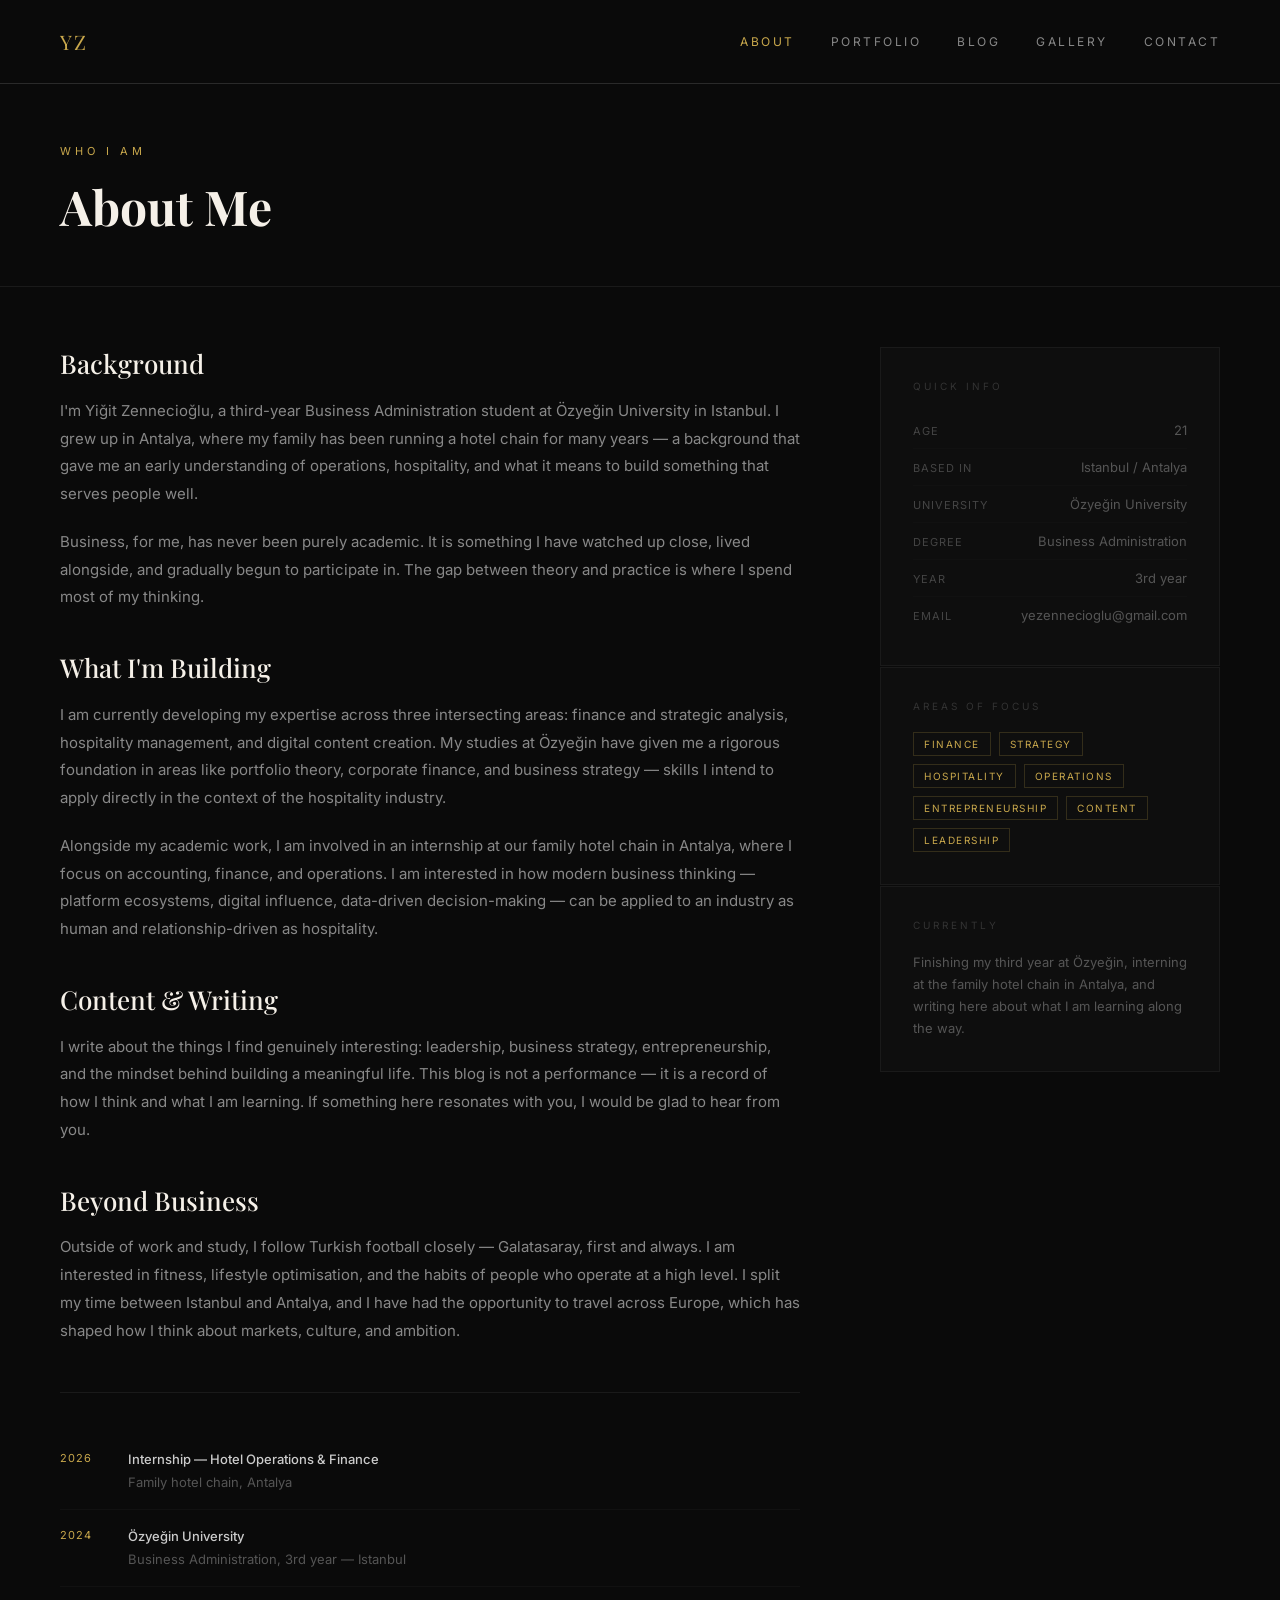
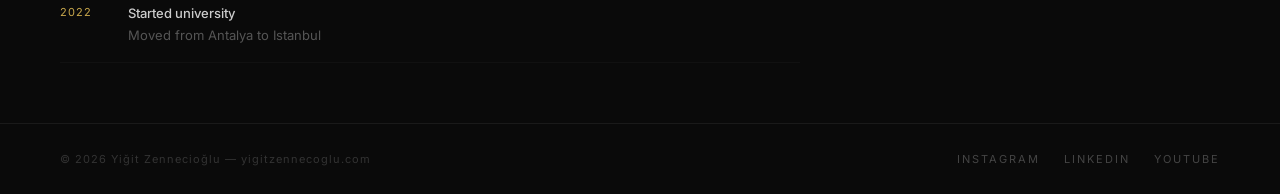
==== about.html @ 74cee43b "Add files via upload" ====
<!DOCTYPE html>
<html lang="en">
<head>
  <meta charset="UTF-8" />
  <meta name="viewport" content="width=device-width, initial-scale=1.0" />
  <title>About — Yiğit Zennecioğlu</title>
  <link rel="stylesheet" href="style.css" />
  <style>
    .page-header { padding: 60px 60px 48px; border-bottom: 0.5px solid var(--bg-line); }
    .page-tag { font-size: 11px; letter-spacing: 4px; text-transform: uppercase; color: var(--gold); margin-bottom: 16px; }
    .page-title { font-family: var(--font-serif); font-size: 48px; font-weight: 700; color: var(--text-primary); margin: 0; }
    .about-layout { display: grid; grid-template-columns: 1fr 340px; gap: 80px; padding: 60px 60px; align-items: start; }
    .about-body h2 { font-family: var(--font-serif); font-size: 26px; color: var(--text-primary); font-weight: 500; margin: 40px 0 16px; line-height: 1.3; }
    .about-body h2:first-child { margin-top: 0; }
    .about-body p { font-size: 15px; color: var(--text-body); line-height: 1.85; margin-bottom: 20px; }
    .about-sidebar { position: sticky; top: 40px; }
    .sidebar-card { background: var(--bg-card); border: 0.5px solid var(--bg-line); padding: 32px; margin-bottom: 1px; }
    .sidebar-label { font-size: 10px; letter-spacing: 3px; text-transform: uppercase; color: var(--text-dim); margin-bottom: 20px; }
    .info-row { display: flex; justify-content: space-between; align-items: baseline; padding: 10px 0; border-bottom: 0.5px solid #111; }
    .info-row:last-child { border-bottom: none; }
    .info-key { font-size: 11px; letter-spacing: 1px; text-transform: uppercase; color: #444; }
    .info-val { font-size: 13px; color: var(--text-muted); }
    .skills-grid { display: flex; flex-wrap: wrap; gap: 8px; margin-top: 4px; }
    .skill-tag { font-size: 10px; letter-spacing: 1.5px; text-transform: uppercase; color: var(--gold); border: 0.5px solid var(--gold-dim); padding: 5px 10px; }
    .timeline { margin: 0; padding: 0; list-style: none; }
    .timeline-item { padding: 16px 0; border-bottom: 0.5px solid #111; display: flex; gap: 20px; }
    .timeline-year { font-size: 11px; letter-spacing: 1px; color: var(--gold); min-width: 48px; padding-top: 2px; }
    .timeline-desc { font-size: 13px; color: var(--text-muted); line-height: 1.6; }
    .timeline-desc strong { color: #ccc; font-weight: 500; display: block; margin-bottom: 2px; }
  </style>
</head>
<body>
  <nav class="site-nav">
    <a href="index.html" class="site-logo">YZ</a>
    <div class="nav-links">
      <a href="about.html" class="active">About</a>
      <a href="portfolio.html">Portfolio</a>
      <a href="blog.html">Blog</a>
      <a href="gallery.html">Gallery</a>
      <a href="contact.html">Contact</a>
    </div>
  </nav>

  <div class="page-header">
    <p class="page-tag">Who I am</p>
    <h1 class="page-title">About Me</h1>
  </div>

  <div class="about-layout">
    <div class="about-body">
      <!-- ✏️ DÜZENLE: Aşağıdaki metinleri kendinize göre güncelleyin -->
      <h2>Background</h2>
      <p>I'm Yiğit Zennecioğlu, a third-year Business Administration student at Özyeğin University in Istanbul. I grew up in Antalya, where my family has been running a hotel chain for many years — a background that gave me an early understanding of operations, hospitality, and what it means to build something that serves people well.</p>
      <p>Business, for me, has never been purely academic. It is something I have watched up close, lived alongside, and gradually begun to participate in. The gap between theory and practice is where I spend most of my thinking.</p>

      <h2>What I'm Building</h2>
      <p>I am currently developing my expertise across three intersecting areas: finance and strategic analysis, hospitality management, and digital content creation. My studies at Özyeğin have given me a rigorous foundation in areas like portfolio theory, corporate finance, and business strategy — skills I intend to apply directly in the context of the hospitality industry.</p>
      <p>Alongside my academic work, I am involved in an internship at our family hotel chain in Antalya, where I focus on accounting, finance, and operations. I am interested in how modern business thinking — platform ecosystems, digital influence, data-driven decision-making — can be applied to an industry as human and relationship-driven as hospitality.</p>

      <h2>Content & Writing</h2>
      <p>I write about the things I find genuinely interesting: leadership, business strategy, entrepreneurship, and the mindset behind building a meaningful life. This blog is not a performance — it is a record of how I think and what I am learning. If something here resonates with you, I would be glad to hear from you.</p>

      <h2>Beyond Business</h2>
      <p>Outside of work and study, I follow Turkish football closely — Galatasaray, first and always. I am interested in fitness, lifestyle optimisation, and the habits of people who operate at a high level. I split my time between Istanbul and Antalya, and I have had the opportunity to travel across Europe, which has shaped how I think about markets, culture, and ambition.</p>
      <!-- ✏️ DÜZENLE: Metinler burada bitiyor -->

      <div style="margin-top:48px; border-top: 0.5px solid var(--bg-line); padding-top:40px;">
        <ul class="timeline">
          <li class="timeline-item">
            <div class="timeline-year">2026</div>
            <div class="timeline-desc"><strong>Internship — Hotel Operations & Finance</strong>Family hotel chain, Antalya</div>
          </li>
          <li class="timeline-item">
            <div class="timeline-year">2024</div>
            <div class="timeline-desc"><strong>Özyeğin University</strong>Business Administration, 3rd year — Istanbul</div>
          </li>
          <li class="timeline-item">
            <div class="timeline-year">2022</div>
            <div class="timeline-desc"><strong>Started university</strong>Moved from Antalya to Istanbul</div>
          </li>
        </ul>
      </div>
    </div>

    <aside class="about-sidebar">
      <div class="sidebar-card">
        <div class="sidebar-label">Quick info</div>
        <div class="info-row"><span class="info-key">Age</span><span class="info-val">21</span></div>
        <div class="info-row"><span class="info-key">Based in</span><span class="info-val">Istanbul / Antalya</span></div>
        <div class="info-row"><span class="info-key">University</span><span class="info-val">Özyeğin University</span></div>
        <div class="info-row"><span class="info-key">Degree</span><span class="info-val">Business Administration</span></div>
        <div class="info-row"><span class="info-key">Year</span><span class="info-val">3rd year</span></div>
        <!-- ✏️ DÜZENLE: Email adresinizi yazın -->
        <div class="info-row"><span class="info-key">Email</span><span class="info-val">yezennecioglu@gmail.com</span></div>
      </div>

      <div class="sidebar-card" style="margin-top:1px;">
        <div class="sidebar-label">Areas of focus</div>
        <div class="skills-grid">
          <span class="skill-tag">Finance</span>
          <span class="skill-tag">Strategy</span>
          <span class="skill-tag">Hospitality</span>
          <span class="skill-tag">Operations</span>
          <span class="skill-tag">Entrepreneurship</span>
          <span class="skill-tag">Content</span>
          <span class="skill-tag">Leadership</span>
        </div>
      </div>

      <div class="sidebar-card" style="margin-top:1px;">
        <div class="sidebar-label">Currently</div>
        <!-- ✏️ DÜZENLE: Şu an ne yapıyorsunuz? -->
        <p style="font-size:13px; color:var(--text-muted); line-height:1.7; margin:0;">Finishing my third year at Özyeğin, interning at the family hotel chain in Antalya, and writing here about what I am learning along the way.</p>
      </div>
    </aside>
  </div>

  <footer class="site-footer">
    <div class="footer-copy">© 2026 Yiğit Zennecioğlu — yigitzennecoglu.com</div>
    <div class="footer-social">
      <!-- ✏️ DÜZENLE: Sosyal medya linklerinizi ekleyin -->
      <a href="https://instagram.com/ygtzenn" target="_blank">Instagram</a>
      <a href="https://www.linkedin.com/in/yiğit-zennecioğlu-aa84a6198/" target="_blank">LinkedIn</a>
      <a href="https://www.youtube.com/@YEZE088" target="_blank">YouTube</a>
    </div>
  </footer>
</body>
</html>
---- style.css ----
@import url('https://fonts.googleapis.com/css2?family=Playfair+Display:wght@400;500;700&family=Inter:wght@300;400;500&display=swap');

*, *::before, *::after { box-sizing: border-box; margin: 0; padding: 0; }

:root {
  --gold: #c9a84c;
  --gold-dim: #c9a84c33;
  --bg: #0a0a0a;
  --bg-card: #0e0e0e;
  --bg-line: #1a1a1a;
  --text-primary: #f5f0e8;
  --text-body: #888;
  --text-muted: #555;
  --text-dim: #333;
  --border: #2a2a2a;
  --font-serif: 'Playfair Display', serif;
  --font-sans: 'Inter', sans-serif;
}

body {
  background: var(--bg);
  color: #e8e0d0;
  font-family: var(--font-sans);
  min-height: 100vh;
  -webkit-font-smoothing: antialiased;
}

/* NAV */
nav.site-nav {
  display: flex;
  justify-content: space-between;
  align-items: center;
  padding: 28px 60px;
  border-bottom: 0.5px solid var(--border);
}
.site-logo {
  font-family: var(--font-serif);
  font-size: 20px;
  letter-spacing: 2px;
  color: var(--gold);
  text-decoration: none;
}
.nav-links { display: flex; gap: 36px; }
.nav-links a {
  font-size: 12px;
  letter-spacing: 2.5px;
  text-transform: uppercase;
  color: #888;
  text-decoration: none;
  transition: color 0.2s;
}
.nav-links a:hover,
.nav-links a.active { color: var(--gold); }

/* FOOTER */
footer.site-footer {
  border-top: 0.5px solid var(--bg-line);
  padding: 28px 60px;
  display: flex;
  justify-content: space-between;
  align-items: center;
}
.footer-copy { font-size: 11px; color: var(--text-dim); letter-spacing: 1px; }
.footer-social { display: flex; gap: 24px; }
.footer-social a {
  font-size: 11px;
  letter-spacing: 2px;
  text-transform: uppercase;
  color: #444;
  text-decoration: none;
  transition: color 0.2s;
}
.footer-social a:hover { color: var(--gold); }

/* DIVIDER */
.gold-divider {
  height: 0.5px;
  background: linear-gradient(90deg, transparent, var(--gold-dim), transparent);
  margin: 0 60px;
}

/* SECTION LABEL */
.section-label {
  font-size: 11px;
  letter-spacing: 4px;
  text-transform: uppercase;
  color: var(--gold);
  display: flex;
  align-items: center;
  gap: 16px;
}
.section-label::after {
  content: '';
  flex: 1;
  height: 0.5px;
  background: var(--bg-line);
}

/* TAG PILL */
.tag-pill {
  font-size: 10px;
  letter-spacing: 2px;
  text-transform: uppercase;
  color: var(--gold);
  border: 0.5px solid var(--gold-dim);
  padding: 5px 12px;
  display: inline-block;
}

/* BREADCRUMB */
.breadcrumb {
  padding: 20px 60px;
  font-size: 11px;
  letter-spacing: 1.5px;
  color: var(--text-dim);
  text-transform: uppercase;
}
.breadcrumb a { color: var(--text-dim); text-decoration: none; }
.breadcrumb span { color: var(--gold); }

/* ARTICLE BODY */
.article-body {
  padding: 48px 60px;
  max-width: 780px;
}
.article-body h2 {
  font-family: var(--font-serif);
  font-size: 26px;
  color: var(--text-primary);
  font-weight: 500;
  margin: 40px 0 16px;
  line-height: 1.3;
}
.article-body p {
  font-size: 15px;
  color: var(--text-body);
  line-height: 1.85;
  margin-bottom: 20px;
}
.article-body ul {
  padding-left: 0;
  margin: 16px 0 24px;
  list-style: none;
}
.article-body ul li {
  font-size: 14px;
  color: var(--text-muted);
  line-height: 1.7;
  padding: 6px 0 6px 20px;
  position: relative;
  border-bottom: 0.5px solid #111;
}
.article-body ul li::before {
  content: '—';
  position: absolute;
  left: 0;
  color: var(--gold-dim);
}

/* PULLQUOTE */
.pullquote {
  border-left: 2px solid var(--gold);
  padding: 20px 24px;
  margin: 32px 0;
}
.pullquote p {
  font-family: var(--font-serif);
  font-size: 20px;
  color: var(--gold);
  font-style: italic;
  line-height: 1.5;
  margin: 0;
}

/* STAT ROW */
.stat-row {
  display: grid;
  grid-template-columns: 1fr 1fr;
  gap: 1px;
  background: var(--bg-line);
  margin: 32px 0;
}
.stat-box { background: var(--bg-card); padding: 24px; }
.stat-num {
  font-family: var(--font-serif);
  font-size: 32px;
  color: var(--gold);
  font-weight: 700;
}
.stat-lbl {
  font-size: 11px;
  letter-spacing: 1.5px;
  text-transform: uppercase;
  color: #444;
  margin-top: 4px;
}

/* TAKEAWAY BOX */
.takeaway-box {
  background: var(--bg-card);
  border: 0.5px solid #1e1e1e;
  border-left: 2px solid var(--gold);
  padding: 28px;
  margin: 32px 0;
}
.takeaway-box h3 {
  font-size: 11px;
  letter-spacing: 3px;
  text-transform: uppercase;
  color: var(--gold);
  margin: 0 0 16px;
}
.takeaway-box ul { padding: 0; margin: 0; list-style: none; }
.takeaway-box ul li {
  font-size: 13px;
  color: var(--text-muted);
  padding: 6px 0 6px 16px;
  border-bottom: 0.5px solid #151515;
  position: relative;
}
.takeaway-box ul li::before {
  content: '→';
  position: absolute;
  left: 0;
  color: var(--gold);
  font-size: 11px;
}

/* MORE ARTICLES */
.more-section {
  border-top: 0.5px solid var(--bg-line);
  padding: 48px 60px;
}
.more-grid {
  display: grid;
  grid-template-columns: repeat(4, 1fr);
  gap: 1px;
  background: var(--bg-line);
  margin-top: 32px;
}
.more-card {
  background: var(--bg-card);
  padding: 28px;
  cursor: pointer;
  text-decoration: none;
  display: block;
}
.more-card:hover .more-title { color: var(--gold); }
.more-tag {
  font-size: 10px;
  letter-spacing: 2px;
  text-transform: uppercase;
  color: #444;
  margin-bottom: 10px;
}
.more-title {
  font-family: var(--font-serif);
  font-size: 15px;
  color: var(--text-muted);
  line-height: 1.4;
  transition: color 0.2s;
}
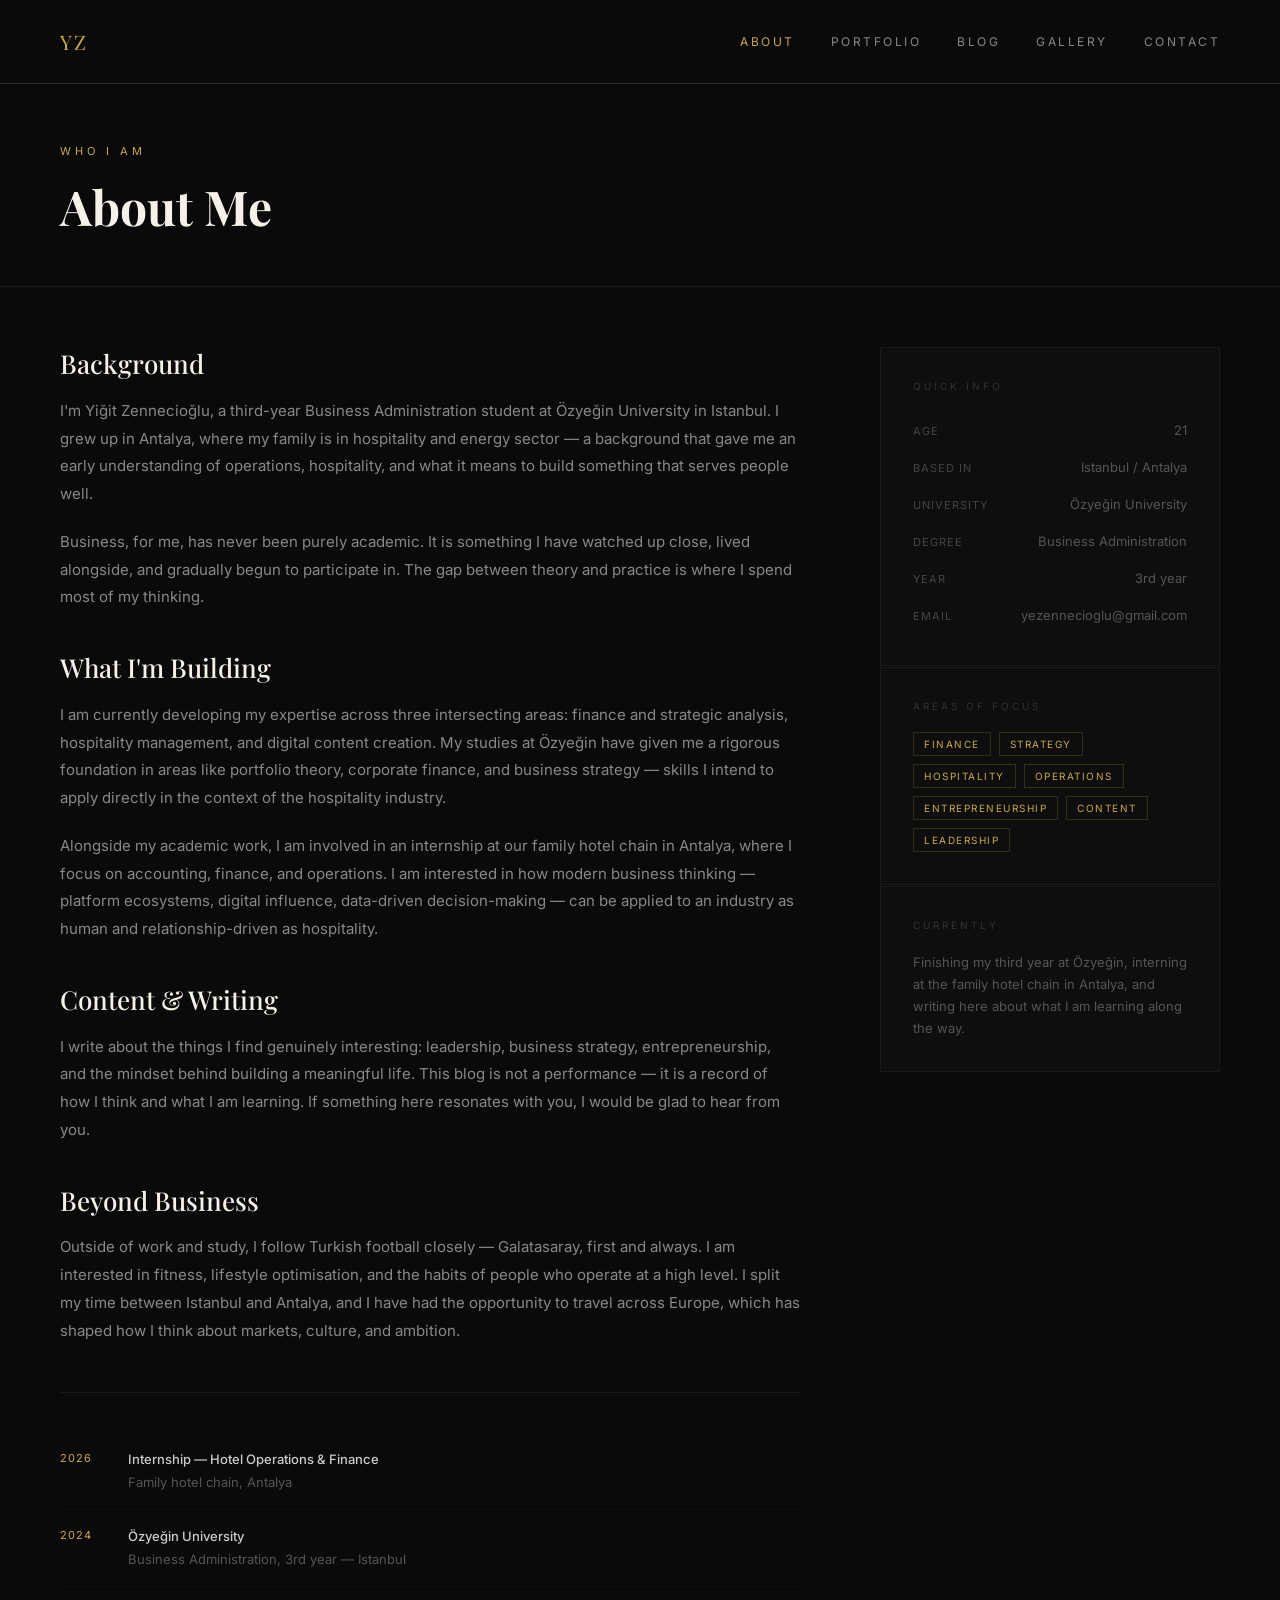
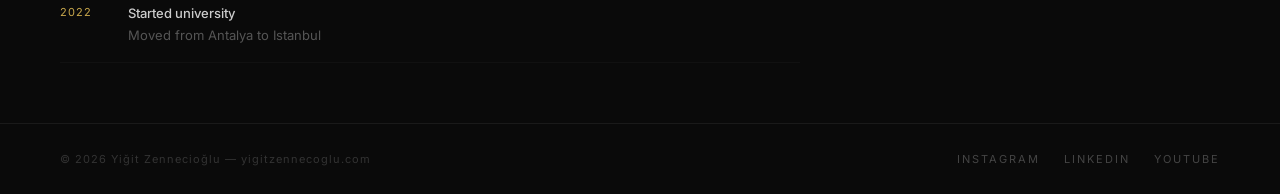
==== commit c11540d4: "Update about.html" ====
--- a/about.html
+++ b/about.html
@@ -50,7 +50,7 @@
     <div class="about-body">
       <!-- ✏️ DÜZENLE: Aşağıdaki metinleri kendinize göre güncelleyin -->
       <h2>Background</h2>
-      <p>I'm Yiğit Zennecioğlu, a third-year Business Administration student at Özyeğin University in Istanbul. I grew up in Antalya, where my family has been running a hotel chain for many years — a background that gave me an early understanding of operations, hospitality, and what it means to build something that serves people well.</p>
+      <p>I'm Yiğit Zennecioğlu, a third-year Business Administration student at Özyeğin University in Istanbul. I grew up in Antalya, where my family is in hospitality and energy sector — a background that gave me an early understanding of operations, hospitality, and what it means to build something that serves people well.</p>
       <p>Business, for me, has never been purely academic. It is something I have watched up close, lived alongside, and gradually begun to participate in. The gap between theory and practice is where I spend most of my thinking.</p>
 
       <h2>What I'm Building</h2>
